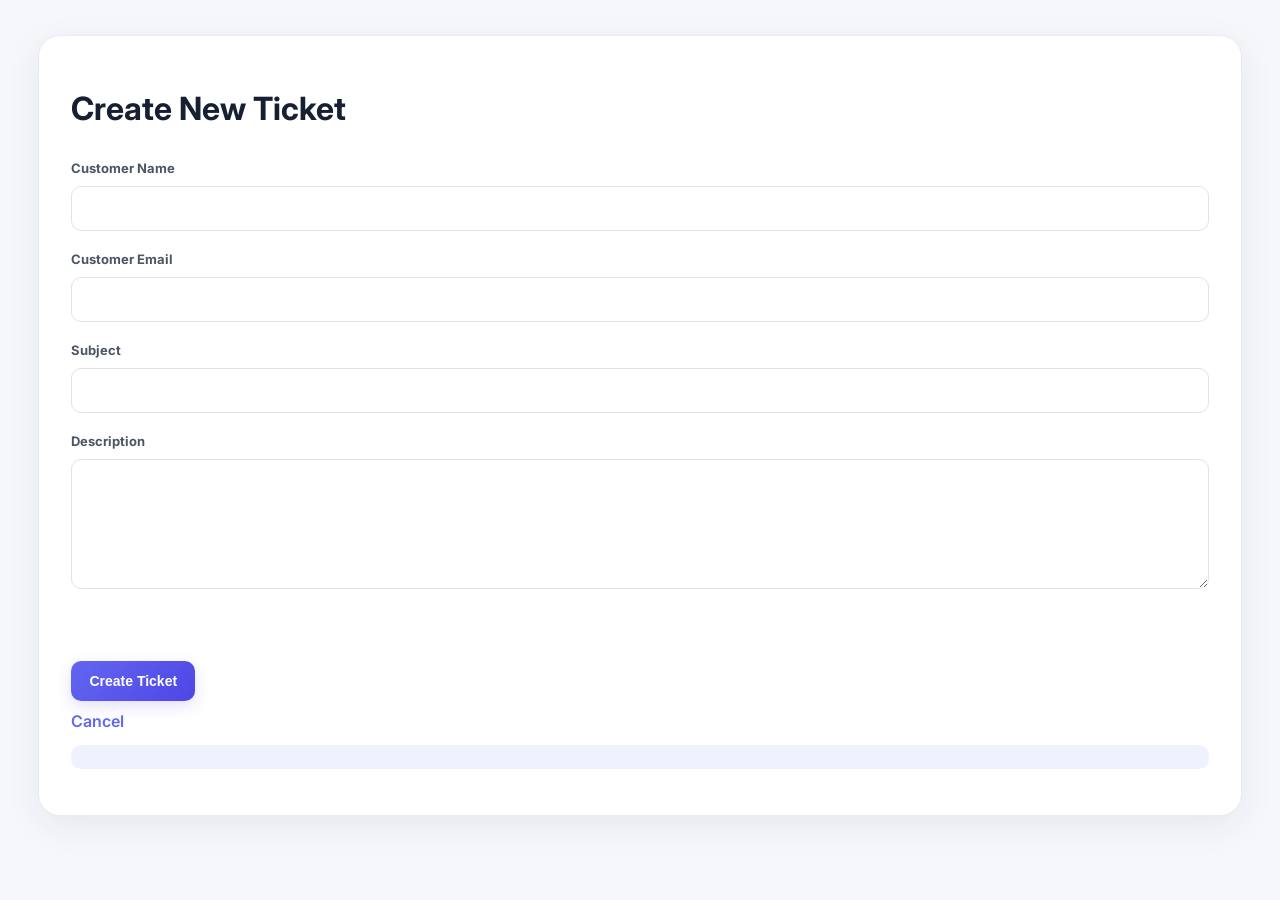
==== frontend/create-ticket.html @ b2a8de28 "Complete Support CRM project" ====
<!DOCTYPE html>
<html lang="en">
<head>
    <meta charset="UTF-8">
    <meta name="viewport" content="width=device-width, initial-scale=1.0">
    <title>Create Ticket</title>
    <link rel="stylesheet" href="style.css">
</head>
<body>
    <div class="container">
        <h1>Create New Ticket</h1>

        <form id="ticketForm">
            <label>Customer Name</label>
            <input type="text" id="customerName" required>

            <label>Customer Email</label>
            <input type="email" id="customerEmail" required>

            <label>Subject</label>
            <input type="text" id="subject" required>

            <label>Description</label>
            <textarea id="description" rows="6" required></textarea>

            <br><br>

            <button type="submit">Create Ticket</button>
            <a href="index.html">Cancel</a>
        </form>

        <p id="message"></p>
    </div>

    <script src="create-ticket.js"></script>
</body>
</html>
---- frontend/style.css ----
@import url("https://fonts.googleapis.com/css2?family=Inter:wght@400;500;600;700;800&display=swap");

:root {
    --primary: #6366f1;
    --primary-dark: #4f46e5;
    --background: #f5f7fb;
    --surface: #ffffff;
    --text: #172033;
    --muted: #7b8498;
    --border: #e8ebf2;
    --success: #16a34a;
    --warning: #d97706;
    --danger: #dc2626;
    --shadow: 0 10px 35px rgba(30, 41, 59, 0.07);
}

* {
    box-sizing: border-box;
}

body {
    margin: 0;
    font-family: "Inter", sans-serif;
    background: var(--background);
    color: var(--text);
}

/* Main Layout */

.container {
    width: min(1400px, 94%);
    margin: 35px auto;
    background: var(--surface);
    padding: 32px;
    border: 1px solid var(--border);
    border-radius: 22px;
    box-shadow: var(--shadow);
}

/* Header */

header {
    display: flex;
    align-items: center;
    justify-content: space-between;
    gap: 20px;
    margin-bottom: 30px;
}

header h1 {
    margin: 0;
    font-size: 30px;
    font-weight: 800;
    letter-spacing: -1px;
}

header h1::before {
    content: "▦";
    color: var(--primary);
    margin-right: 12px;
}

/* Buttons */

button,
.button {
    display: inline-flex;
    align-items: center;
    justify-content: center;
    gap: 8px;
    border: none;
    border-radius: 10px;
    padding: 12px 18px;
    background: linear-gradient(
        135deg,
        var(--primary),
        var(--primary-dark)
    );
    color: white;
    font-size: 14px;
    font-weight: 600;
    text-decoration: none;
    cursor: pointer;
    transition: 0.25s ease;
    box-shadow: 0 5px 15px rgba(99, 102, 241, 0.2);
}

button:hover,
.button:hover {
    transform: translateY(-2px);
    box-shadow: 0 8px 20px rgba(202, 208, 218, 0.25);
    background-color: #e2e8f0;
    color: #8ea7ce;
}
button,
.button {
    transition: all 0.2s ease;
}

button:active,
.button:active {
    transform: translateY(0);
}

/* Search Controls */

.controls {
    display: grid;
    grid-template-columns: 1fr 200px auto;
    gap: 12px;
    margin-bottom: 25px;
    padding: 18px;
    background: #fafbff;
    border: 1px solid var(--border);
    border-radius: 14px;
}

input,
select,
textarea {
    width: 100%;
    padding: 13px 14px;
    border: 1px solid #dfe3ed;
    border-radius: 10px;
    background: white;
    color: var(--text);
    font-family: inherit;
    font-size: 14px;
    outline: none;
    transition: 0.2s ease;
}

input:focus,
select:focus,
textarea:focus {
    border-color: var(--primary);
    box-shadow: 0 0 0 4px rgba(99, 102, 241, 0.12);
}

/* Table */

table {
    width: 100%;
    border-collapse: separate;
    border-spacing: 0;
    overflow: hidden;
    border: 1px solid var(--border);
    border-radius: 14px;
}

thead {
    background: #f8f9fd;
}

th {
    padding: 16px;
    color: #68728a;
    font-size: 12px;
    font-weight: 700;
    text-align: left;
    text-transform: uppercase;
    letter-spacing: 0.7px;
}

td {
    padding: 17px 16px;
    border-top: 1px solid var(--border);
    font-size: 13px;
    vertical-align: middle;
}

tbody tr {
    transition: 0.2s ease;
}

tbody tr:hover {
    background: #f8f9ff;
}

td:first-child {
    color: var(--primary);
    font-weight: 700;
}

/* Status Badges */

.status {
    display: inline-flex;
    align-items: center;
    gap: 6px;
    padding: 7px 11px;
    border-radius: 30px;
    font-size: 11px;
    font-weight: 700;
    white-space: nowrap;
}

.status::before {
    content: "";
    width: 7px;
    height: 7px;
    border-radius: 50%;
    background: currentColor;
}

.open {
    color: #15803d;
    background: #dcfce7;
}

.progress {
    color: #b45309;
    background: #fef3c7;
}

.closed {
    color: #475569;
    background: #e2e8f0;
}

/* Links */

a {
    color: var(--primary);
    font-weight: 600;
    text-decoration: none;
}

a:hover {
    color: var(--primary-dark);
    text-decoration: underline;
}

/* Forms */

form {
    display: grid;
    gap: 10px;
}

form label,
.container > label {
    margin-top: 10px;
    color: #4b5563;
    font-size: 13px;
    font-weight: 700;
}

textarea {
    min-height: 130px;
    resize: vertical;
}

form button {
    width: fit-content;
    margin-top: 12px;
}

/* Details Page */

#ticketDetails {
    display: grid;
    gap: 14px;
    margin-top: 25px;
    padding: 24px;
    background: #fafbff;
    border: 1px solid var(--border);
    border-radius: 14px;
}

#ticketDetails p {
    margin: 0;
    padding-bottom: 12px;
    border-bottom: 1px solid var(--border);
    line-height: 1.7;
}

#ticketDetails strong {
    display: inline-block;
    min-width: 125px;
    color: #64748b;
}

#ticketDetails h3 {
    margin-bottom: 0;
}

#ticketDetails ul {
    padding: 18px 30px;
    background: white;
    border-radius: 10px;
    border: 1px solid var(--border);
}

#ticketDetails li {
    margin-bottom: 12px;
    line-height: 1.6;
}

/* Messages */

#message {
    padding: 12px 15px;
    border-radius: 10px;
    background: #eef2ff;
    color: var(--primary-dark);
    font-size: 14px;
    font-weight: 600;
}

/* Divider */

hr {
    margin: 32px 0;
    border: none;
    border-top: 1px solid var(--border);
}

/* Responsive Design */

@media (max-width: 900px) {
    .container {
        padding: 22px;
    }

    .controls {
        grid-template-columns: 1fr;
    }

    .controls select {
        width: 100%;
    }

    table {
        display: block;
        overflow-x: auto;
        white-space: nowrap;
    }
}

@media (max-width: 600px) {
    body {
        padding: 10px;
    }

    .container {
        width: 100%;
        margin: 15px auto;
        padding: 18px;
        border-radius: 15px;
    }

    header {
        align-items: flex-start;
        flex-direction: column;
    }

    header h1 {
        font-size: 24px;
    }

    header .button {
        width: 100%;
    }

    th,
    td {
        padding: 12px;
    }
}


.summary-cards {
    display: grid;
    grid-template-columns: repeat(4, 1fr);
    gap: 18px;
    margin-bottom: 25px;
}

.summary-card {
    display: flex;
    align-items: center;
    gap: 15px;
    padding: 22px;
    background: linear-gradient(135deg, #ffffff, #f8f9ff);
    border: 1px solid var(--border);
    border-radius: 16px;
    box-shadow: 0 5px 18px rgba(30, 41, 59, 0.04);
    transition: 0.25s ease;
}

.summary-card:hover {
    transform: translateY(-4px);
    box-shadow: 0 12px 25px rgba(30, 41, 59, 0.09);
}

.summary-card p {
    margin: 0 0 8px;
    color: var(--muted);
    font-size: 12px;
    font-weight: 600;
}

.summary-card h2 {
    margin: 0;
    font-size: 28px;
    font-weight: 800;
}

.card-icon {
    display: grid;
    place-items: center;
    width: 48px;
    height: 48px;
    border-radius: 13px;
    background: #eef2ff;
    font-size: 22px;
}

.open-icon {
    background: #dcfce7;
}

.progress-icon {
    background: #fef3c7;
}

.closed-icon {
    background: #e2e8f0;
}

@media (max-width: 1000px) {
    .summary-cards {
        grid-template-columns: repeat(2, 1fr);
    }
}

@media (max-width: 600px) {
    .summary-cards {
        grid-template-columns: 1fr;
    }
}


.customer-email {
    display: block;
    margin-top: 5px;
    color: var(--muted);
    font-size: 11px;
}

.view-link {
    font-size: 12px;
    font-weight: 700;
    white-space: nowrap;
}

.empty-state,
.error-state {
    padding: 35px;
    text-align: center;
    color: var(--muted);
}

.error-state {
    color: #dc2626;
}


/* Application Layout */

.app-layout {
    display: flex;
    min-height: 100vh;
}

/* Sidebar */

.sidebar {
    width: 260px;
    display: flex;
    flex-direction: column;
    padding: 28px 18px;
    background: #111827;
    color: white;
}

.brand {
    display: flex;
    align-items: center;
    gap: 12px;
    padding: 0 12px 35px;
}

.brand-logo {
    display: grid;
    place-items: center;
    width: 44px;
    height: 44px;
    border-radius: 13px;
    background: linear-gradient(135deg, #818cf8, #4f46e5);
    font-size: 23px;
    font-weight: 800;
}

.brand h2 {
    margin: 0;
    font-size: 18px;
}

.brand span {
    color: #9ca3af;
    font-size: 11px;
}

.sidebar-nav {
    display: flex;
    flex-direction: column;
    gap: 8px;
}

.sidebar-nav a {
    display: flex;
    align-items: center;
    gap: 13px;
    padding: 14px;
    border-radius: 10px;
    color: #9ca3af;
    font-size: 14px;
    font-weight: 600;
    text-decoration: none;
    transition: 0.2s ease;
}

.sidebar-nav a:hover,
.sidebar-nav a.active {
    color: white;
    background: #312e81;
}

.sidebar-nav a span {
    font-size: 20px;
}

.sidebar-footer {
    margin-top: auto;
    padding: 15px 12px;
    color: #9ca3af;
    font-size: 12px;
}

.online-dot {
    display: inline-block;
    width: 8px;
    height: 8px;
    margin-right: 8px;
    border-radius: 50%;
    background: #22c55e;
}

/* Main Content */

.main-content {
    flex: 1;
    min-width: 0;
    padding: 38px;
}

.topbar {
    display: flex;
    justify-content: space-between;
    align-items: center;
    gap: 20px;
    margin-bottom: 30px;
}

.eyebrow {
    margin: 0 0 8px;
    color: #6366f1;
    font-size: 11px;
    font-weight: 800;
    letter-spacing: 1.5px;
}

.topbar h1 {
    margin: 0;
    font-size: 32px;
    letter-spacing: -1px;
}

.subtitle {
    margin: 8px 0 0;
    color: #7b8498;
    font-size: 14px;
}

/* Ticket Panel */

.ticket-panel {
    padding: 25px;
    background: white;
    border: 1px solid var(--border);
    border-radius: 18px;
    box-shadow: var(--shadow);
}

.panel-header {
    margin-bottom: 20px;
}

.panel-header h2 {
    margin: 0 0 7px;
    font-size: 20px;
}

.panel-header p {
    margin: 0;
    color: var(--muted);
    font-size: 13px;
}

/* Table Wrapper */

.table-wrapper {
    width: 100%;
    overflow-x: auto;
}

/* Responsive Sidebar */

@media (max-width: 850px) {
    .sidebar {
        width: 210px;
    }

    .main-content {
        padding: 25px;
    }

    .topbar {
        align-items: flex-start;
        flex-direction: column;
    }
}

@media (max-width: 650px) {
    .app-layout {
        display: block;
    }

    .sidebar {
        width: 100%;
        padding: 18px;
    }

    .brand {
        padding-bottom: 18px;
    }

    .sidebar-nav {
        flex-direction: row;
    }

    .sidebar-nav a {
        flex: 1;
        justify-content: center;
    }

    .sidebar-footer {
        display: none;
    }

    .main-content {
        padding: 18px;
    }

    .topbar h1 {
        font-size: 25px;
    }

    .ticket-panel {
        padding: 15px;
    }
}
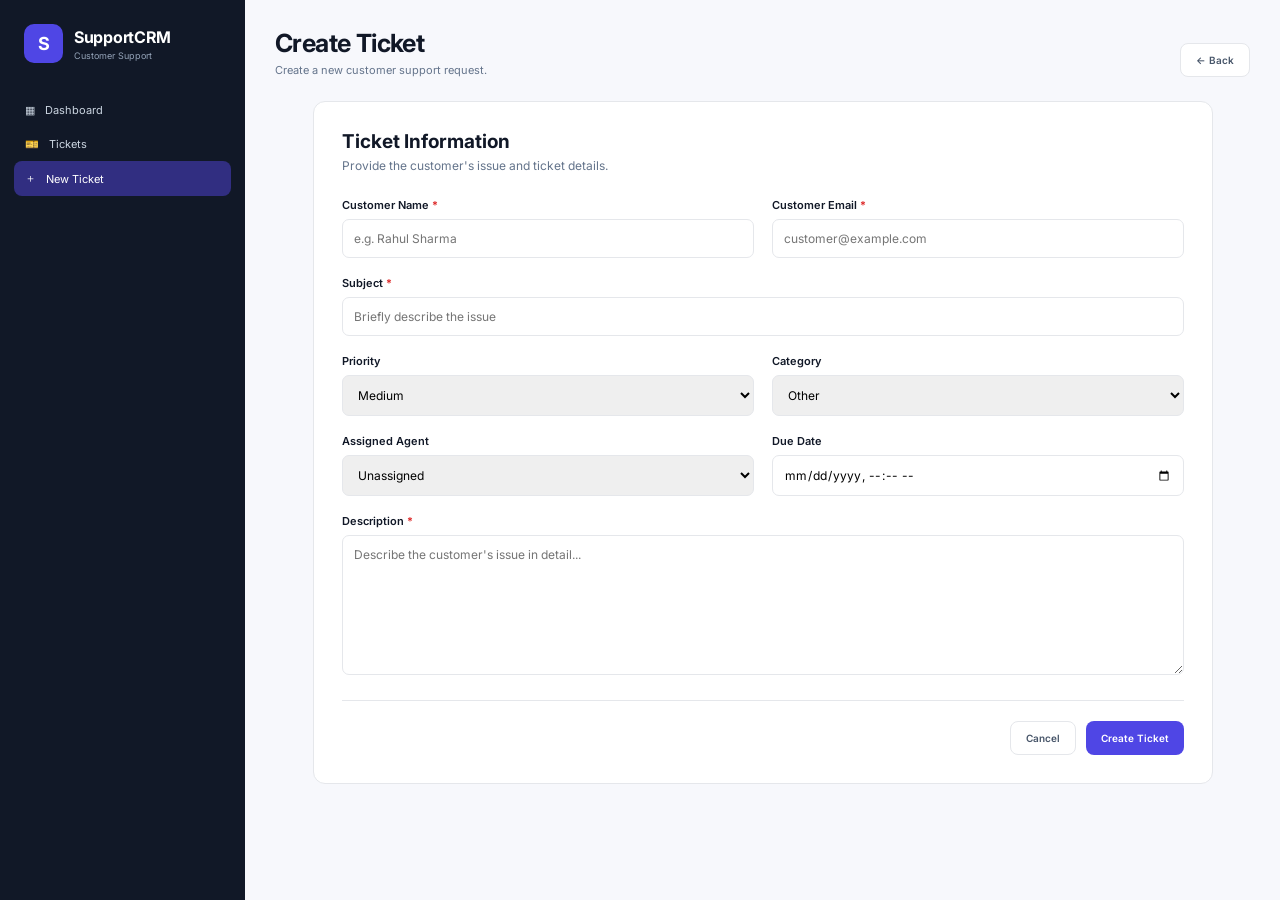
==== commit 309163be: "Update CRM backend and dependencies" ====
--- a/frontend/create-ticket.html
+++ b/frontend/create-ticket.html
@@ -1,37 +1,467 @@
 <!DOCTYPE html>
 <html lang="en">
+
 <head>
+
     <meta charset="UTF-8">
-    <meta name="viewport" content="width=device-width, initial-scale=1.0">
-    <title>Create Ticket</title>
-    <link rel="stylesheet" href="style.css">
+
+    <meta
+        name="viewport"
+        content="width=device-width, initial-scale=1.0"
+    >
+
+    <title>SupportCRM | Create Ticket</title>
+
+    <link
+        href="https://fonts.googleapis.com/css2?family=Inter:wght@400;500;600;700&display=swap"
+        rel="stylesheet"
+    >
+
+    <link
+        rel="stylesheet"
+        href="style.css"
+    >
+
+    <style>
+
+        .form-page {
+            max-width: 900px;
+            margin: auto;
+        }
+
+        .form-card {
+            background: white;
+            border: 1px solid var(--border);
+            border-radius: 12px;
+            padding: 28px;
+        }
+
+        .form-header {
+            margin-bottom: 25px;
+        }
+
+        .form-header h2 {
+            font-size: 19px;
+        }
+
+        .form-header p {
+            color: var(--muted);
+            font-size: 12px;
+            margin-top: 5px;
+        }
+
+        .form-grid {
+            display: grid;
+            grid-template-columns: 1fr 1fr;
+            gap: 18px;
+        }
+
+        .form-group {
+            display: flex;
+            flex-direction: column;
+            gap: 7px;
+        }
+
+        .full {
+            grid-column: 1 / -1;
+        }
+
+        label {
+            font-size: 11px;
+            font-weight: 600;
+        }
+
+        input,
+        select,
+        textarea {
+            width: 100%;
+            border: 1px solid var(--border);
+            border-radius: 7px;
+            padding: 11px;
+            outline: none;
+            font-size: 12px;
+        }
+
+        textarea {
+            min-height: 140px;
+            resize: vertical;
+        }
+
+        input:focus,
+        select:focus,
+        textarea:focus {
+            border-color: #818cf8;
+            box-shadow:
+                0 0 0 3px
+                rgba(99,102,241,.08);
+        }
+
+        .required {
+            color: #dc2626;
+        }
+
+        .form-actions {
+            display: flex;
+            justify-content: flex-end;
+            gap: 10px;
+            margin-top: 25px;
+            padding-top: 20px;
+            border-top: 1px solid var(--border);
+        }
+
+        .message {
+            display: none;
+            padding: 12px;
+            border-radius: 7px;
+            margin-bottom: 18px;
+            font-size: 11px;
+        }
+
+        .message.error {
+            display: block;
+            background: #fef2f2;
+            color: #b91c1c;
+        }
+
+        @media(max-width:650px) {
+            .form-grid {
+                grid-template-columns: 1fr;
+            }
+
+            .full {
+                grid-column: auto;
+            }
+        }
+
+    </style>
+
 </head>
+
+
 <body>
-    <div class="container">
-        <h1>Create New Ticket</h1>
-
-        <form id="ticketForm">
-            <label>Customer Name</label>
-            <input type="text" id="customerName" required>
-
-            <label>Customer Email</label>
-            <input type="email" id="customerEmail" required>
-
-            <label>Subject</label>
-            <input type="text" id="subject" required>
-
-            <label>Description</label>
-            <textarea id="description" rows="6" required></textarea>
-
-            <br><br>
-
-            <button type="submit">Create Ticket</button>
-            <a href="index.html">Cancel</a>
-        </form>
-
-        <p id="message"></p>
-    </div>
-
-    <script src="create-ticket.js"></script>
+
+<div class="app">
+
+    <aside class="sidebar">
+
+        <div class="brand">
+
+            <div class="brand-logo">
+                S
+            </div>
+
+            <div>
+                <h2>SupportCRM</h2>
+                <span>Customer Support</span>
+            </div>
+
+        </div>
+
+
+        <nav>
+
+            <a
+                href="index.html"
+                class="nav-link"
+            >
+                <span>▦</span>
+                Dashboard
+            </a>
+
+            <a
+                href="index.html#tickets"
+                class="nav-link"
+            >
+                <span>🎫</span>
+                Tickets
+            </a>
+
+            <a
+                href="create-ticket.html"
+                class="nav-link active"
+            >
+                <span>＋</span>
+                New Ticket
+            </a>
+
+        </nav>
+
+    </aside>
+
+
+    <main class="main">
+
+        <header class="topbar">
+
+            <div>
+
+                <h1>
+                    Create Ticket
+                </h1>
+
+                <p>
+                    Create a new customer support request.
+                </p>
+
+            </div>
+
+            <a
+                href="index.html"
+                class="btn btn-secondary"
+            >
+                ← Back
+            </a>
+
+        </header>
+
+
+        <div class="form-page">
+
+            <div class="form-card">
+
+                <div class="form-header">
+
+                    <h2>
+                        Ticket Information
+                    </h2>
+
+                    <p>
+                        Provide the customer's issue and ticket details.
+                    </p>
+
+                </div>
+
+
+                <div
+                    id="message"
+                    class="message"
+                ></div>
+
+
+                <form id="ticketForm">
+
+                    <div class="form-grid">
+
+
+                        <div class="form-group">
+
+                            <label>
+                                Customer Name
+                                <span class="required">*</span>
+                            </label>
+
+                            <input
+                                id="customerName"
+                                required
+                                placeholder="e.g. Rahul Sharma"
+                            >
+
+                        </div>
+
+
+                        <div class="form-group">
+
+                            <label>
+                                Customer Email
+                                <span class="required">*</span>
+                            </label>
+
+                            <input
+                                id="customerEmail"
+                                type="email"
+                                required
+                                placeholder="customer@example.com"
+                            >
+
+                        </div>
+
+
+                        <div class="form-group full">
+
+                            <label>
+                                Subject
+                                <span class="required">*</span>
+                            </label>
+
+                            <input
+                                id="subject"
+                                required
+                                placeholder="Briefly describe the issue"
+                            >
+
+                        </div>
+
+
+                        <div class="form-group">
+
+                            <label>
+                                Priority
+                            </label>
+
+                            <select id="priority">
+
+                                <option value="Low">
+                                    Low
+                                </option>
+
+                                <option
+                                    value="Medium"
+                                    selected
+                                >
+                                    Medium
+                                </option>
+
+                                <option value="High">
+                                    High
+                                </option>
+
+                                <option value="Urgent">
+                                    Urgent
+                                </option>
+
+                            </select>
+
+                        </div>
+
+
+                        <div class="form-group">
+
+                            <label>
+                                Category
+                            </label>
+
+                            <select id="category">
+
+                                <option value="Technical">
+                                    Technical
+                                </option>
+
+                                <option value="Billing">
+                                    Billing
+                                </option>
+
+                                <option value="Account">
+                                    Account
+                                </option>
+
+                                <option value="Feature Request">
+                                    Feature Request
+                                </option>
+
+                                <option value="Complaint">
+                                    Complaint
+                                </option>
+
+                                <option
+                                    value="Other"
+                                    selected
+                                >
+                                    Other
+                                </option>
+
+                            </select>
+
+                        </div>
+
+
+                        <div class="form-group">
+
+                            <label>
+                                Assigned Agent
+                            </label>
+
+                            <select id="assignedAgent">
+
+                                <option value="Unassigned">
+                                    Unassigned
+                                </option>
+
+                                <option value="Rahul Mehta">
+                                    Rahul Mehta
+                                </option>
+
+                                <option value="Priya Shah">
+                                    Priya Shah
+                                </option>
+
+                                <option value="Amit Patel">
+                                    Amit Patel
+                                </option>
+
+                                <option value="Sneha Joshi">
+                                    Sneha Joshi
+                                </option>
+
+                            </select>
+
+                        </div>
+
+
+                        <div class="form-group">
+
+                            <label>
+                                Due Date
+                            </label>
+
+                            <input
+                                id="dueDate"
+                                type="datetime-local"
+                            >
+
+                        </div>
+
+
+                        <div class="form-group full">
+
+                            <label>
+                                Description
+                                <span class="required">*</span>
+                            </label>
+
+                            <textarea
+                                id="description"
+                                required
+                                placeholder="Describe the customer's issue in detail..."
+                            ></textarea>
+
+                        </div>
+
+
+                    </div>
+
+
+                    <div class="form-actions">
+
+                        <a
+                            href="index.html"
+                            class="btn btn-secondary"
+                        >
+                            Cancel
+                        </a>
+
+                        <button
+                            type="submit"
+                            class="btn btn-primary"
+                            id="submitButton"
+                        >
+                            Create Ticket
+                        </button>
+
+                    </div>
+
+                </form>
+
+            </div>
+
+        </div>
+
+    </main>
+
+</div>
+
+
+<script src="create-ticket.js"></script>
+
 </body>
+
 </html>
--- a/frontend/style.css
+++ b/frontend/style.css
@@ -1,685 +1,1757 @@
-@import url("https://fonts.googleapis.com/css2?family=Inter:wght@400;500;600;700;800&display=swap");
-
-:root {
-    --primary: #6366f1;
-    --primary-dark: #4f46e5;
-    --background: #f5f7fb;
-    --surface: #ffffff;
-    --text: #172033;
-    --muted: #7b8498;
-    --border: #e8ebf2;
-    --success: #16a34a;
-    --warning: #d97706;
-    --danger: #dc2626;
-    --shadow: 0 10px 35px rgba(30, 41, 59, 0.07);
-}
-
 * {
     box-sizing: border-box;
-}
+    margin: 0;
+    padding: 0;
+}
+
+
+:root {
+
+    --primary: #4f46e5;
+    --primary-dark: #4338ca;
+
+    --background: #f7f8fc;
+
+    --white: #ffffff;
+
+    --text: #111827;
+
+    --muted: #64748b;
+
+    --border: #e5e7eb;
+
+    --sidebar: #111827;
+
+}
+
 
 body {
-    margin: 0;
-    font-family: "Inter", sans-serif;
-    background: var(--background);
-    color: var(--text);
-}
-
-/* Main Layout */
-
-.container {
-    width: min(1400px, 94%);
-    margin: 35px auto;
-    background: var(--surface);
-    padding: 32px;
-    border: 1px solid var(--border);
-    border-radius: 22px;
-    box-shadow: var(--shadow);
-}
-
-/* Header */
-
-header {
-    display: flex;
-    align-items: center;
-    justify-content: space-between;
-    gap: 20px;
-    margin-bottom: 30px;
-}
-
-header h1 {
-    margin: 0;
-    font-size: 30px;
-    font-weight: 800;
-    letter-spacing: -1px;
-}
-
-header h1::before {
-    content: "▦";
-    color: var(--primary);
-    margin-right: 12px;
-}
-
-/* Buttons */
+
+    font-family:
+        "Inter",
+        sans-serif;
+
+    background:
+        var(--background);
+
+    color:
+        var(--text);
+
+}
+
+
+a {
+    text-decoration: none;
+    color: inherit;
+}
+
 
 button,
-.button {
-    display: inline-flex;
-    align-items: center;
-    justify-content: center;
-    gap: 8px;
-    border: none;
-    border-radius: 10px;
-    padding: 12px 18px;
-    background: linear-gradient(
-        135deg,
-        var(--primary),
-        var(--primary-dark)
-    );
-    color: white;
-    font-size: 14px;
-    font-weight: 600;
-    text-decoration: none;
-    cursor: pointer;
-    transition: 0.25s ease;
-    box-shadow: 0 5px 15px rgba(99, 102, 241, 0.2);
-}
-
-button:hover,
-.button:hover {
-    transform: translateY(-2px);
-    box-shadow: 0 8px 20px rgba(202, 208, 218, 0.25);
-    background-color: #e2e8f0;
-    color: #8ea7ce;
-}
-button,
-.button {
-    transition: all 0.2s ease;
-}
-
-button:active,
-.button:active {
-    transform: translateY(0);
-}
-
-/* Search Controls */
-
-.controls {
-    display: grid;
-    grid-template-columns: 1fr 200px auto;
-    gap: 12px;
-    margin-bottom: 25px;
-    padding: 18px;
-    background: #fafbff;
-    border: 1px solid var(--border);
-    border-radius: 14px;
-}
-
 input,
 select,
 textarea {
+    font-family: inherit;
+}
+
+
+/* =====================================================
+   APP
+===================================================== */
+
+.app {
+
+    min-height: 100vh;
+
+    display: flex;
+
+}
+
+
+/* =====================================================
+   SIDEBAR
+===================================================== */
+
+.sidebar {
+
+    width: 245px;
+
+    min-height: 100vh;
+
+    background:
+        var(--sidebar);
+
+    color: white;
+
+    padding: 22px 14px;
+
+    display: flex;
+
+    flex-direction: column;
+
+    flex-shrink: 0;
+
+}
+
+
+.brand {
+
+    display: flex;
+
+    align-items: center;
+
+    gap: 11px;
+
+    padding:
+        2px 10px 30px;
+
+}
+
+
+.brand-logo {
+
+    width: 39px;
+
+    height: 39px;
+
+    border-radius: 10px;
+
+    display: grid;
+
+    place-items: center;
+
+    background:
+        var(--primary);
+
+    font-size: 18px;
+
+    font-weight: 700;
+
+}
+
+
+.brand h2 {
+
+    font-size: 16px;
+
+    letter-spacing: -.3px;
+
+}
+
+
+.brand span {
+
+    display: block;
+
+    color: #94a3b8;
+
+    font-size: 9px;
+
+    margin-top: 3px;
+
+}
+
+
+.navigation {
+
+    display: flex;
+
+    flex-direction: column;
+
+    gap: 4px;
+
+}
+
+
+.nav-label {
+
+    color: #64748b;
+
+    font-size: 9px;
+
+    font-weight: 700;
+
+    letter-spacing: .8px;
+
+    padding:
+        10px 11px 7px;
+
+}
+
+
+.management-label {
+
+    margin-top: 20px;
+
+}
+
+
+.nav-link {
+
+    display: flex;
+
+    align-items: center;
+
+    gap: 10px;
+
+    padding:
+        10px 11px;
+
+    border-radius: 8px;
+
+    color: #cbd5e1;
+
+    font-size: 11px;
+
+    transition: .2s;
+
+}
+
+
+.nav-link:hover {
+
+    background:
+        #1f2937;
+
+    color: white;
+
+}
+
+
+.nav-link.active {
+
+    background:
+        #312e81;
+
+    color: white;
+
+}
+
+
+.nav-icon {
+
+    width: 20px;
+
+    text-align: center;
+
+    font-size: 13px;
+
+}
+
+
+.nav-link small {
+
+    margin-left: auto;
+
+    color: #64748b;
+
+    font-size: 8px;
+
+}
+
+
+.nav-link.disabled {
+
+    opacity: .5;
+
+    cursor: default;
+
+}
+
+
+.sidebar-bottom {
+
+    margin-top: auto;
+
+}
+
+
+.system-status {
+
+    display: flex;
+
+    align-items: center;
+
+    gap: 9px;
+
+    background:
+        #1f2937;
+
+    padding: 11px;
+
+    border-radius: 8px;
+
+    margin-bottom: 11px;
+
+}
+
+
+.online-dot {
+
+    width: 7px;
+
+    height: 7px;
+
+    background: #22c55e;
+
+    border-radius: 50%;
+
+    box-shadow:
+        0 0 0 3px
+        rgba(34,197,94,.1);
+
+}
+
+
+.system-status strong,
+.profile strong {
+
+    display: block;
+
+    font-size: 10px;
+
+}
+
+
+.system-status small,
+.profile small {
+
+    display: block;
+
+    color: #94a3b8;
+
+    font-size: 8px;
+
+    margin-top: 3px;
+
+}
+
+
+.profile {
+
+    display: flex;
+
+    align-items: center;
+
+    gap: 9px;
+
+    padding: 7px;
+
+}
+
+
+.profile-avatar {
+
+    width: 31px;
+
+    height: 31px;
+
+    border-radius: 50%;
+
+    background:
+        #3730a3;
+
+    display: grid;
+
+    place-items: center;
+
+    font-size: 9px;
+
+    font-weight: 700;
+
+}
+
+
+/* =====================================================
+   MAIN
+===================================================== */
+
+.main {
+
+    flex: 1;
+
+    min-width: 0;
+
+    padding: 28px 30px;
+
+}
+
+
+/* =====================================================
+   TOPBAR
+===================================================== */
+
+.topbar {
+
+    display: flex;
+
+    align-items: flex-end;
+
+    justify-content: space-between;
+
+    margin-bottom: 24px;
+
+}
+
+
+.breadcrumb {
+
+    color: #94a3b8;
+
+    font-size: 9px;
+
+    margin-bottom: 7px;
+
+}
+
+
+.topbar h1 {
+
+    font-size: 25px;
+
+    letter-spacing: -.6px;
+
+}
+
+
+.topbar p {
+
+    color: var(--muted);
+
+    font-size: 11px;
+
+    margin-top: 5px;
+
+}
+
+
+.topbar-actions {
+
+    display: flex;
+
+    gap: 9px;
+
+    align-items: center;
+
+}
+
+
+.icon-button {
+
+    width: 37px;
+
+    height: 37px;
+
+    border: 1px solid var(--border);
+
+    background: white;
+
+    color: #64748b;
+
+    border-radius: 8px;
+
+    cursor: pointer;
+
+    font-size: 16px;
+
+}
+
+
+.icon-button:hover {
+
+    background: #f1f5f9;
+
+}
+
+
+/* =====================================================
+   BUTTONS
+===================================================== */
+
+.btn {
+
+    border: none;
+
+    border-radius: 8px;
+
+    padding:
+        10px 15px;
+
+    font-size: 10px;
+
+    font-weight: 600;
+
+    cursor: pointer;
+
+    display: inline-flex;
+
+    align-items: center;
+
+    justify-content: center;
+
+    gap: 6px;
+
+    transition: .2s;
+
+}
+
+
+.btn-primary {
+
+    background:
+        var(--primary);
+
+    color: white;
+
+}
+
+
+.btn-primary:hover {
+
+    background:
+        var(--primary-dark);
+
+    transform:
+        translateY(-1px);
+
+    box-shadow:
+        0 6px 16px
+        rgba(79,70,229,.2);
+
+}
+
+
+.btn-secondary {
+
+    background: white;
+
+    border: 1px solid var(--border);
+
+    color: #475569;
+
+}
+
+
+.btn-secondary:hover {
+
+    background: #f8fafc;
+
+}
+
+
+/* =====================================================
+   STATS
+===================================================== */
+
+.stats-grid {
+
+    display: grid;
+
+    grid-template-columns:
+        repeat(6, 1fr);
+
+    gap: 12px;
+
+    margin-bottom: 18px;
+
+}
+
+
+.stat-card {
+
+    background: white;
+
+    border: 1px solid var(--border);
+
+    border-radius: 11px;
+
+    padding: 16px;
+
+    transition: .2s;
+
+}
+
+
+.stat-card:hover {
+
+    transform:
+        translateY(-2px);
+
+    box-shadow:
+        0 8px 20px
+        rgba(15,23,42,.05);
+
+}
+
+
+.stat-card-top {
+
+    display: flex;
+
+    align-items: center;
+
+    justify-content: space-between;
+
+}
+
+
+.stat-icon {
+
+    width: 34px;
+
+    height: 34px;
+
+    border-radius: 8px;
+
+    background: #eef2ff;
+
+    color: #4f46e5;
+
+    display: grid;
+
+    place-items: center;
+
+    font-size: 13px;
+
+}
+
+
+.stat-icon.open {
+
+    background: #ecfdf5;
+
+    color: #059669;
+
+}
+
+
+.stat-icon.progress {
+
+    background: #eff6ff;
+
+    color: #2563eb;
+
+}
+
+
+.stat-icon.closed {
+
+    background: #f1f5f9;
+
+    color: #64748b;
+
+}
+
+
+.stat-icon.urgent {
+
+    background: #fef2f2;
+
+    color: #dc2626;
+
+}
+
+
+.stat-icon.high {
+
+    background: #fff7ed;
+
+    color: #ea580c;
+
+}
+
+
+.stat-label {
+
+    color: #94a3b8;
+
+    font-size: 8px;
+
+    font-weight: 700;
+
+}
+
+
+.stat-card h2 {
+
+    font-size: 22px;
+
+    margin-top: 12px;
+
+}
+
+
+.stat-card p {
+
+    color: #94a3b8;
+
+    font-size: 8px;
+
+    margin-top: 4px;
+
+}
+
+
+/* =====================================================
+   PANELS
+===================================================== */
+
+.panel {
+
+    background: white;
+
+    border: 1px solid var(--border);
+
+    border-radius: 11px;
+
+}
+
+
+.panel-header {
+
+    display: flex;
+
+    align-items: center;
+
+    justify-content: space-between;
+
+    padding: 18px 20px;
+
+}
+
+
+.panel-header h2 {
+
+    font-size: 14px;
+
+}
+
+
+.panel-header p {
+
+    color: #94a3b8;
+
+    font-size: 9px;
+
+    margin-top: 4px;
+
+}
+
+
+/* =====================================================
+   ANALYTICS
+===================================================== */
+
+.analytics-grid {
+
+    display: grid;
+
+    grid-template-columns:
+        1fr 1fr;
+
+    gap: 15px;
+
+    margin-bottom: 18px;
+
+}
+
+
+.chart-panel {
+
+    min-height: 280px;
+
+}
+
+
+.chart-container {
+
+    height: 205px;
+
+    padding:
+        0 20px 15px;
+
+    position: relative;
+
+}
+
+
+.chart-container canvas {
+
+    width: 100% !important;
+
+    height: 100% !important;
+
+}
+
+
+.chart-empty {
+
+    position: absolute;
+
+    inset: 0;
+
+    display: none;
+
+    align-items: center;
+
+    justify-content: center;
+
+    color: #94a3b8;
+
+    font-size: 10px;
+
+}
+
+
+/* =====================================================
+   TICKETS
+===================================================== */
+
+.tickets-panel {
+
+    overflow: hidden;
+
+    margin-bottom: 18px;
+
+}
+
+
+.tickets-header {
+
+    padding-bottom: 16px;
+
+}
+
+
+.filters {
+
+    padding:
+        0 20px 15px;
+
+    display: grid;
+
+    grid-template-columns:
+        2fr 1fr 1fr 1fr 1fr;
+
+    gap: 8px;
+
+}
+
+
+.search-box {
+
+    position: relative;
+
+}
+
+
+.search-box span {
+
+    position: absolute;
+
+    left: 11px;
+
+    top: 9px;
+
+    color: #94a3b8;
+
+}
+
+
+.search-box input,
+.filters select {
+
     width: 100%;
-    padding: 13px 14px;
-    border: 1px solid #dfe3ed;
-    border-radius: 10px;
+
+    height: 36px;
+
+    border: 1px solid var(--border);
+
+    border-radius: 7px;
+
     background: white;
-    color: var(--text);
-    font-family: inherit;
+
+    outline: none;
+
+    color: #334155;
+
+    font-size: 10px;
+
+}
+
+
+.search-box input {
+
+    padding:
+        0 10px 0 29px;
+
+}
+
+
+.filters select {
+
+    padding:
+        0 9px;
+
+}
+
+
+.search-box input:focus,
+.filters select:focus {
+
+    border-color: #818cf8;
+
+    box-shadow:
+        0 0 0 3px
+        rgba(99,102,241,.07);
+
+}
+
+
+.result-bar {
+
+    display: flex;
+
+    justify-content: space-between;
+
+    padding:
+        9px 20px;
+
+    background:
+        #f8fafc;
+
+    border-top:
+        1px solid #f1f5f9;
+
+    border-bottom:
+        1px solid #f1f5f9;
+
+    color: #64748b;
+
+    font-size: 9px;
+
+}
+
+
+.table-container {
+
+    overflow-x: auto;
+
+}
+
+
+table {
+
+    width: 100%;
+
+    min-width: 1050px;
+
+    border-collapse: collapse;
+
+}
+
+
+th {
+
+    padding:
+        11px 12px;
+
+    background:
+        #f8fafc;
+
+    color: #64748b;
+
+    font-size: 8px;
+
+    text-transform: uppercase;
+
+    letter-spacing: .5px;
+
+    text-align: left;
+
+    font-weight: 700;
+
+}
+
+
+td {
+
+    padding:
+        12px;
+
+    border-top:
+        1px solid #f1f5f9;
+
+    font-size: 10px;
+
+}
+
+
+tr:hover td {
+
+    background:
+        #fafbff;
+
+}
+
+
+.ticket-id {
+
+    color: var(--primary);
+
+    font-weight: 700;
+
+    font-size: 10px;
+
+}
+
+
+.customer-cell {
+
+    display: flex;
+
+    align-items: center;
+
+    gap: 8px;
+
+}
+
+
+.customer-avatar {
+
+    width: 28px;
+
+    height: 28px;
+
+    border-radius: 50%;
+
+    background: #eef2ff;
+
+    color: #4f46e5;
+
+    display: grid;
+
+    place-items: center;
+
+    font-size: 8px;
+
+    font-weight: 700;
+
+}
+
+
+.customer-cell strong,
+.subject-cell strong {
+
+    display: block;
+
+    font-size: 10px;
+
+}
+
+
+.customer-cell small,
+.subject-cell small {
+
+    display: block;
+
+    color: #94a3b8;
+
+    font-size: 8px;
+
+    margin-top: 3px;
+
+}
+
+
+.category-badge {
+
+    background:
+        #f1f5f9;
+
+    color:
+        #475569;
+
+    padding:
+        5px 7px;
+
+    border-radius: 5px;
+
+    font-size: 8px;
+
+    white-space: nowrap;
+
+}
+
+
+.priority-badge,
+.status-badge {
+
+    display: inline-flex;
+
+    align-items: center;
+
+    gap: 5px;
+
+    padding:
+        5px 7px;
+
+    border-radius: 5px;
+
+    font-size: 8px;
+
+    font-weight: 600;
+
+    white-space: nowrap;
+
+}
+
+
+.priority-urgent {
+
+    background: #fee2e2;
+
+    color: #b91c1c;
+
+}
+
+
+.priority-high {
+
+    background: #ffedd5;
+
+    color: #c2410c;
+
+}
+
+
+.priority-medium {
+
+    background: #fef3c7;
+
+    color: #92400e;
+
+}
+
+
+.priority-low {
+
+    background: #dcfce7;
+
+    color: #166534;
+
+}
+
+
+.status-open {
+
+    background: #dcfce7;
+
+    color: #15803d;
+
+}
+
+
+.status-progress {
+
+    background: #dbeafe;
+
+    color: #1d4ed8;
+
+}
+
+
+.status-closed {
+
+    background: #f1f5f9;
+
+    color: #64748b;
+
+}
+
+
+.status-dot {
+
+    width: 5px;
+
+    height: 5px;
+
+    border-radius: 50%;
+
+    background:
+        currentColor;
+
+}
+
+
+.agent-cell {
+
+    display: flex;
+
+    align-items: center;
+
+    gap: 6px;
+
+    white-space: nowrap;
+
+}
+
+
+.agent-avatar {
+
+    width: 23px;
+
+    height: 23px;
+
+    border-radius: 50%;
+
+    background: #ede9fe;
+
+    color: #6d28d9;
+
+    display: grid;
+
+    place-items: center;
+
+    font-size: 7px;
+
+    font-weight: 700;
+
+}
+
+
+.date-text {
+
+    color: #64748b;
+
+    font-size: 9px;
+
+}
+
+
+.view-button {
+
+    color: var(--primary);
+
+    font-size: 9px;
+
+    font-weight: 700;
+
+    white-space: nowrap;
+
+}
+
+
+.view-button:hover {
+
+    text-decoration: underline;
+
+}
+
+
+/* =====================================================
+   LOADING
+===================================================== */
+
+.loading-state {
+
+    height: 180px;
+
+    display: flex;
+
+    align-items: center;
+
+    justify-content: center;
+
+    gap: 10px;
+
+    color: #94a3b8;
+
+    font-size: 10px;
+
+}
+
+
+.spinner {
+
+    width: 19px;
+
+    height: 19px;
+
+    border:
+        3px solid #e5e7eb;
+
+    border-top-color:
+        var(--primary);
+
+    border-radius: 50%;
+
+    animation:
+        spin .8s linear infinite;
+
+}
+
+
+@keyframes spin {
+
+    to {
+        transform: rotate(360deg);
+    }
+
+}
+
+
+/* =====================================================
+   EMPTY
+===================================================== */
+
+.empty-state {
+
+    display: none;
+
+    flex-direction: column;
+
+    align-items: center;
+
+    justify-content: center;
+
+    padding: 55px 20px;
+
+    text-align: center;
+
+}
+
+
+.empty-icon {
+
+    width: 50px;
+
+    height: 50px;
+
+    display: grid;
+
+    place-items: center;
+
+    border-radius: 12px;
+
+    background: #eef2ff;
+
+    font-size: 22px;
+
+    margin-bottom: 12px;
+
+}
+
+
+.empty-state h3 {
+
     font-size: 14px;
-    outline: none;
-    transition: 0.2s ease;
-}
-
-input:focus,
-select:focus,
-textarea:focus {
-    border-color: var(--primary);
-    box-shadow: 0 0 0 4px rgba(99, 102, 241, 0.12);
-}
-
-/* Table */
-
-table {
-    width: 100%;
-    border-collapse: separate;
-    border-spacing: 0;
-    overflow: hidden;
-    border: 1px solid var(--border);
-    border-radius: 14px;
-}
-
-thead {
-    background: #f8f9fd;
-}
-
-th {
-    padding: 16px;
-    color: #68728a;
-    font-size: 12px;
+
+}
+
+
+.empty-state p {
+
+    color: #94a3b8;
+
+    font-size: 10px;
+
+    margin:
+        5px 0 17px;
+
+}
+
+
+/* =====================================================
+   ERROR
+===================================================== */
+
+.error-state {
+
+    padding: 40px;
+
+    text-align: center;
+
+}
+
+
+.error-symbol {
+
+    font-size: 28px;
+
+    margin-bottom: 8px;
+
+}
+
+
+.error-state h3 {
+
+    font-size: 13px;
+
+}
+
+
+.error-state p {
+
+    color: #94a3b8;
+
+    font-size: 10px;
+
+    margin:
+        5px 0 15px;
+
+}
+
+
+/* =====================================================
+   ACTIVITY
+===================================================== */
+
+.activity-panel {
+
+    margin-bottom: 18px;
+
+}
+
+
+.activity-item {
+
+    display: flex;
+
+    align-items: center;
+
+    gap: 12px;
+
+    padding:
+        12px 20px;
+
+    border-top:
+        1px solid #f1f5f9;
+
+}
+
+
+.activity-icon {
+
+    width: 30px;
+
+    height: 30px;
+
+    border-radius: 8px;
+
+    display: grid;
+
+    place-items: center;
+
+    font-size: 10px;
+
     font-weight: 700;
-    text-align: left;
-    text-transform: uppercase;
-    letter-spacing: 0.7px;
-}
-
-td {
-    padding: 17px 16px;
-    border-top: 1px solid var(--border);
-    font-size: 13px;
-    vertical-align: middle;
-}
-
-tbody tr {
-    transition: 0.2s ease;
-}
-
-tbody tr:hover {
-    background: #f8f9ff;
-}
-
-td:first-child {
+
+}
+
+
+.activity-icon.status-open {
+
+    background: #ecfdf5;
+
+    color: #059669;
+
+}
+
+
+.activity-icon.status-progress {
+
+    background: #eff6ff;
+
+    color: #2563eb;
+
+}
+
+
+.activity-icon.status-closed {
+
+    background: #f1f5f9;
+
+    color: #64748b;
+
+}
+
+
+.activity-content {
+
+    flex: 1;
+
+}
+
+
+.activity-content > div {
+
+    display: flex;
+
+    gap: 7px;
+
+    align-items: center;
+
+}
+
+
+.activity-content strong {
+
     color: var(--primary);
-    font-weight: 700;
-}
-
-/* Status Badges */
-
-.status {
-    display: inline-flex;
-    align-items: center;
-    gap: 6px;
-    padding: 7px 11px;
-    border-radius: 30px;
-    font-size: 11px;
-    font-weight: 700;
-    white-space: nowrap;
-}
-
-.status::before {
-    content: "";
-    width: 7px;
-    height: 7px;
-    border-radius: 50%;
-    background: currentColor;
-}
-
-.open {
-    color: #15803d;
-    background: #dcfce7;
-}
-
-.progress {
-    color: #b45309;
-    background: #fef3c7;
-}
-
-.closed {
+
+    font-size: 10px;
+
+}
+
+
+.activity-content span {
+
     color: #475569;
-    background: #e2e8f0;
-}
-
-/* Links */
-
-a {
-    color: var(--primary);
-    font-weight: 600;
-    text-decoration: none;
-}
-
-a:hover {
-    color: var(--primary-dark);
-    text-decoration: underline;
-}
-
-/* Forms */
-
-form {
-    display: grid;
-    gap: 10px;
-}
-
-form label,
-.container > label {
-    margin-top: 10px;
-    color: #4b5563;
-    font-size: 13px;
-    font-weight: 700;
-}
-
-textarea {
-    min-height: 130px;
-    resize: vertical;
-}
-
-form button {
-    width: fit-content;
-    margin-top: 12px;
-}
-
-/* Details Page */
-
-#ticketDetails {
-    display: grid;
-    gap: 14px;
-    margin-top: 25px;
-    padding: 24px;
-    background: #fafbff;
-    border: 1px solid var(--border);
-    border-radius: 14px;
-}
-
-#ticketDetails p {
-    margin: 0;
-    padding-bottom: 12px;
-    border-bottom: 1px solid var(--border);
-    line-height: 1.7;
-}
-
-#ticketDetails strong {
-    display: inline-block;
-    min-width: 125px;
-    color: #64748b;
-}
-
-#ticketDetails h3 {
-    margin-bottom: 0;
-}
-
-#ticketDetails ul {
-    padding: 18px 30px;
-    background: white;
-    border-radius: 10px;
-    border: 1px solid var(--border);
-}
-
-#ticketDetails li {
-    margin-bottom: 12px;
-    line-height: 1.6;
-}
-
-/* Messages */
-
-#message {
-    padding: 12px 15px;
-    border-radius: 10px;
-    background: #eef2ff;
-    color: var(--primary-dark);
-    font-size: 14px;
-    font-weight: 600;
-}
-
-/* Divider */
-
-hr {
-    margin: 32px 0;
-    border: none;
-    border-top: 1px solid var(--border);
-}
-
-/* Responsive Design */
-
-@media (max-width: 900px) {
-    .container {
-        padding: 22px;
-    }
-
-    .controls {
-        grid-template-columns: 1fr;
-    }
-
-    .controls select {
+
+    font-size: 10px;
+
+}
+
+
+.activity-content small {
+
+    display: block;
+
+    color: #94a3b8;
+
+    font-size: 8px;
+
+    margin-top: 3px;
+
+}
+
+
+.activity-item time {
+
+    color: #94a3b8;
+
+    font-size: 8px;
+
+}
+
+
+.activity-empty {
+
+    padding: 30px;
+
+    text-align: center;
+
+    color: #94a3b8;
+
+    font-size: 10px;
+
+}
+
+
+/* =====================================================
+   FOOTER
+===================================================== */
+
+footer {
+
+    display: flex;
+
+    justify-content: space-between;
+
+    padding:
+        10px 2px;
+
+    color: #94a3b8;
+
+    font-size: 8px;
+
+}
+
+
+/* =====================================================
+   RESPONSIVE
+===================================================== */
+
+@media(max-width:1250px) {
+
+    .stats-grid {
+
+        grid-template-columns:
+            repeat(3, 1fr);
+
+    }
+
+}
+
+
+@media(max-width:1000px) {
+
+    .analytics-grid {
+
+        grid-template-columns:
+            1fr;
+
+    }
+
+    .filters {
+
+        grid-template-columns:
+            repeat(2, 1fr);
+
+    }
+
+    .search-box {
+
+        grid-column:
+            1 / -1;
+
+    }
+
+}
+
+
+@media(max-width:750px) {
+
+    .sidebar {
+
+        width: 68px;
+
+        padding:
+            18px 8px;
+
+    }
+
+
+    .brand {
+
+        justify-content: center;
+
+        padding:
+            0 0 25px;
+
+    }
+
+
+    .brand-text {
+
+        display: none;
+
+    }
+
+
+    .nav-label,
+    .nav-link span:not(.nav-icon),
+    .nav-link small,
+    .sidebar-bottom {
+
+        display: none;
+
+    }
+
+
+    .nav-link {
+
+        justify-content: center;
+
+        padding: 11px 5px;
+
+    }
+
+
+    .nav-icon {
+
+        font-size: 15px;
+
+    }
+
+
+    .main {
+
+        padding:
+            20px 15px;
+
+    }
+
+
+    .topbar {
+
+        align-items: flex-start;
+
+        gap: 15px;
+
+    }
+
+
+    .stats-grid {
+
+        grid-template-columns:
+            repeat(2, 1fr);
+
+    }
+
+}
+
+
+@media(max-width:520px) {
+
+    .topbar {
+
+        flex-direction: column;
+
+    }
+
+
+    .topbar-actions {
+
         width: 100%;
-    }
-
-    table {
-        display: block;
-        overflow-x: auto;
-        white-space: nowrap;
-    }
-}
-
-@media (max-width: 600px) {
-    body {
-        padding: 10px;
-    }
-
-    .container {
-        width: 100%;
-        margin: 15px auto;
-        padding: 18px;
-        border-radius: 15px;
-    }
-
-    header {
-        align-items: flex-start;
+
+    }
+
+
+    .topbar-actions .btn {
+
+        flex: 1;
+
+    }
+
+
+    .stats-grid {
+
+        grid-template-columns:
+            1fr;
+
+    }
+
+
+    .filters {
+
+        grid-template-columns:
+            1fr;
+
+    }
+
+
+    .search-box {
+
+        grid-column:
+            auto;
+
+    }
+
+
+    .panel-header {
+
+        padding:
+            15px;
+
+    }
+
+
+    footer {
+
         flex-direction: column;
-    }
-
-    header h1 {
-        font-size: 24px;
-    }
-
-    header .button {
-        width: 100%;
-    }
-
-    th,
-    td {
-        padding: 12px;
-    }
-}
-
-
-.summary-cards {
-    display: grid;
-    grid-template-columns: repeat(4, 1fr);
-    gap: 18px;
-    margin-bottom: 25px;
-}
-
-.summary-card {
-    display: flex;
-    align-items: center;
-    gap: 15px;
-    padding: 22px;
-    background: linear-gradient(135deg, #ffffff, #f8f9ff);
-    border: 1px solid var(--border);
-    border-radius: 16px;
-    box-shadow: 0 5px 18px rgba(30, 41, 59, 0.04);
-    transition: 0.25s ease;
-}
-
-.summary-card:hover {
-    transform: translateY(-4px);
-    box-shadow: 0 12px 25px rgba(30, 41, 59, 0.09);
-}
-
-.summary-card p {
-    margin: 0 0 8px;
-    color: var(--muted);
-    font-size: 12px;
-    font-weight: 600;
-}
-
-.summary-card h2 {
-    margin: 0;
-    font-size: 28px;
-    font-weight: 800;
-}
-
-.card-icon {
-    display: grid;
-    place-items: center;
-    width: 48px;
-    height: 48px;
-    border-radius: 13px;
-    background: #eef2ff;
-    font-size: 22px;
-}
-
-.open-icon {
-    background: #dcfce7;
-}
-
-.progress-icon {
-    background: #fef3c7;
-}
-
-.closed-icon {
-    background: #e2e8f0;
-}
-
-@media (max-width: 1000px) {
-    .summary-cards {
-        grid-template-columns: repeat(2, 1fr);
-    }
-}
-
-@media (max-width: 600px) {
-    .summary-cards {
-        grid-template-columns: 1fr;
-    }
-}
-
-
-.customer-email {
-    display: block;
-    margin-top: 5px;
-    color: var(--muted);
-    font-size: 11px;
-}
-
-.view-link {
-    font-size: 12px;
-    font-weight: 700;
-    white-space: nowrap;
-}
-
-.empty-state,
-.error-state {
-    padding: 35px;
-    text-align: center;
-    color: var(--muted);
-}
-
-.error-state {
-    color: #dc2626;
-}
-
-
-/* Application Layout */
-
-.app-layout {
-    display: flex;
-    min-height: 100vh;
-}
-
-/* Sidebar */
-
-.sidebar {
-    width: 260px;
-    display: flex;
-    flex-direction: column;
-    padding: 28px 18px;
-    background: #111827;
-    color: white;
-}
-
-.brand {
-    display: flex;
-    align-items: center;
-    gap: 12px;
-    padding: 0 12px 35px;
-}
-
-.brand-logo {
-    display: grid;
-    place-items: center;
-    width: 44px;
-    height: 44px;
-    border-radius: 13px;
-    background: linear-gradient(135deg, #818cf8, #4f46e5);
-    font-size: 23px;
-    font-weight: 800;
-}
-
-.brand h2 {
-    margin: 0;
-    font-size: 18px;
-}
-
-.brand span {
-    color: #9ca3af;
-    font-size: 11px;
-}
-
-.sidebar-nav {
-    display: flex;
-    flex-direction: column;
-    gap: 8px;
-}
-
-.sidebar-nav a {
-    display: flex;
-    align-items: center;
-    gap: 13px;
-    padding: 14px;
-    border-radius: 10px;
-    color: #9ca3af;
-    font-size: 14px;
-    font-weight: 600;
-    text-decoration: none;
-    transition: 0.2s ease;
-}
-
-.sidebar-nav a:hover,
-.sidebar-nav a.active {
-    color: white;
-    background: #312e81;
-}
-
-.sidebar-nav a span {
-    font-size: 20px;
-}
-
-.sidebar-footer {
-    margin-top: auto;
-    padding: 15px 12px;
-    color: #9ca3af;
-    font-size: 12px;
-}
-
-.online-dot {
-    display: inline-block;
-    width: 8px;
-    height: 8px;
-    margin-right: 8px;
-    border-radius: 50%;
-    background: #22c55e;
-}
-
-/* Main Content */
-
-.main-content {
-    flex: 1;
-    min-width: 0;
-    padding: 38px;
-}
-
-.topbar {
-    display: flex;
-    justify-content: space-between;
-    align-items: center;
-    gap: 20px;
-    margin-bottom: 30px;
-}
-
-.eyebrow {
-    margin: 0 0 8px;
-    color: #6366f1;
-    font-size: 11px;
-    font-weight: 800;
-    letter-spacing: 1.5px;
-}
-
-.topbar h1 {
-    margin: 0;
-    font-size: 32px;
-    letter-spacing: -1px;
-}
-
-.subtitle {
-    margin: 8px 0 0;
-    color: #7b8498;
-    font-size: 14px;
-}
-
-/* Ticket Panel */
-
-.ticket-panel {
-    padding: 25px;
-    background: white;
-    border: 1px solid var(--border);
-    border-radius: 18px;
-    box-shadow: var(--shadow);
-}
-
-.panel-header {
-    margin-bottom: 20px;
-}
-
-.panel-header h2 {
-    margin: 0 0 7px;
-    font-size: 20px;
-}
-
-.panel-header p {
-    margin: 0;
-    color: var(--muted);
-    font-size: 13px;
-}
-
-/* Table Wrapper */
-
-.table-wrapper {
-    width: 100%;
-    overflow-x: auto;
-}
-
-/* Responsive Sidebar */
-
-@media (max-width: 850px) {
-    .sidebar {
-        width: 210px;
-    }
-
-    .main-content {
-        padding: 25px;
-    }
-
-    .topbar {
-        align-items: flex-start;
-        flex-direction: column;
-    }
-}
-
-@media (max-width: 650px) {
-    .app-layout {
-        display: block;
-    }
-
-    .sidebar {
-        width: 100%;
-        padding: 18px;
-    }
-
-    .brand {
-        padding-bottom: 18px;
-    }
-
-    .sidebar-nav {
-        flex-direction: row;
-    }
-
-    .sidebar-nav a {
-        flex: 1;
-        justify-content: center;
-    }
-
-    .sidebar-footer {
-        display: none;
-    }
-
-    .main-content {
-        padding: 18px;
-    }
-
-    .topbar h1 {
-        font-size: 25px;
-    }
-
-    .ticket-panel {
-        padding: 15px;
-    }
-}
-
+
+        gap: 5px;
+
+    }
+
+}
